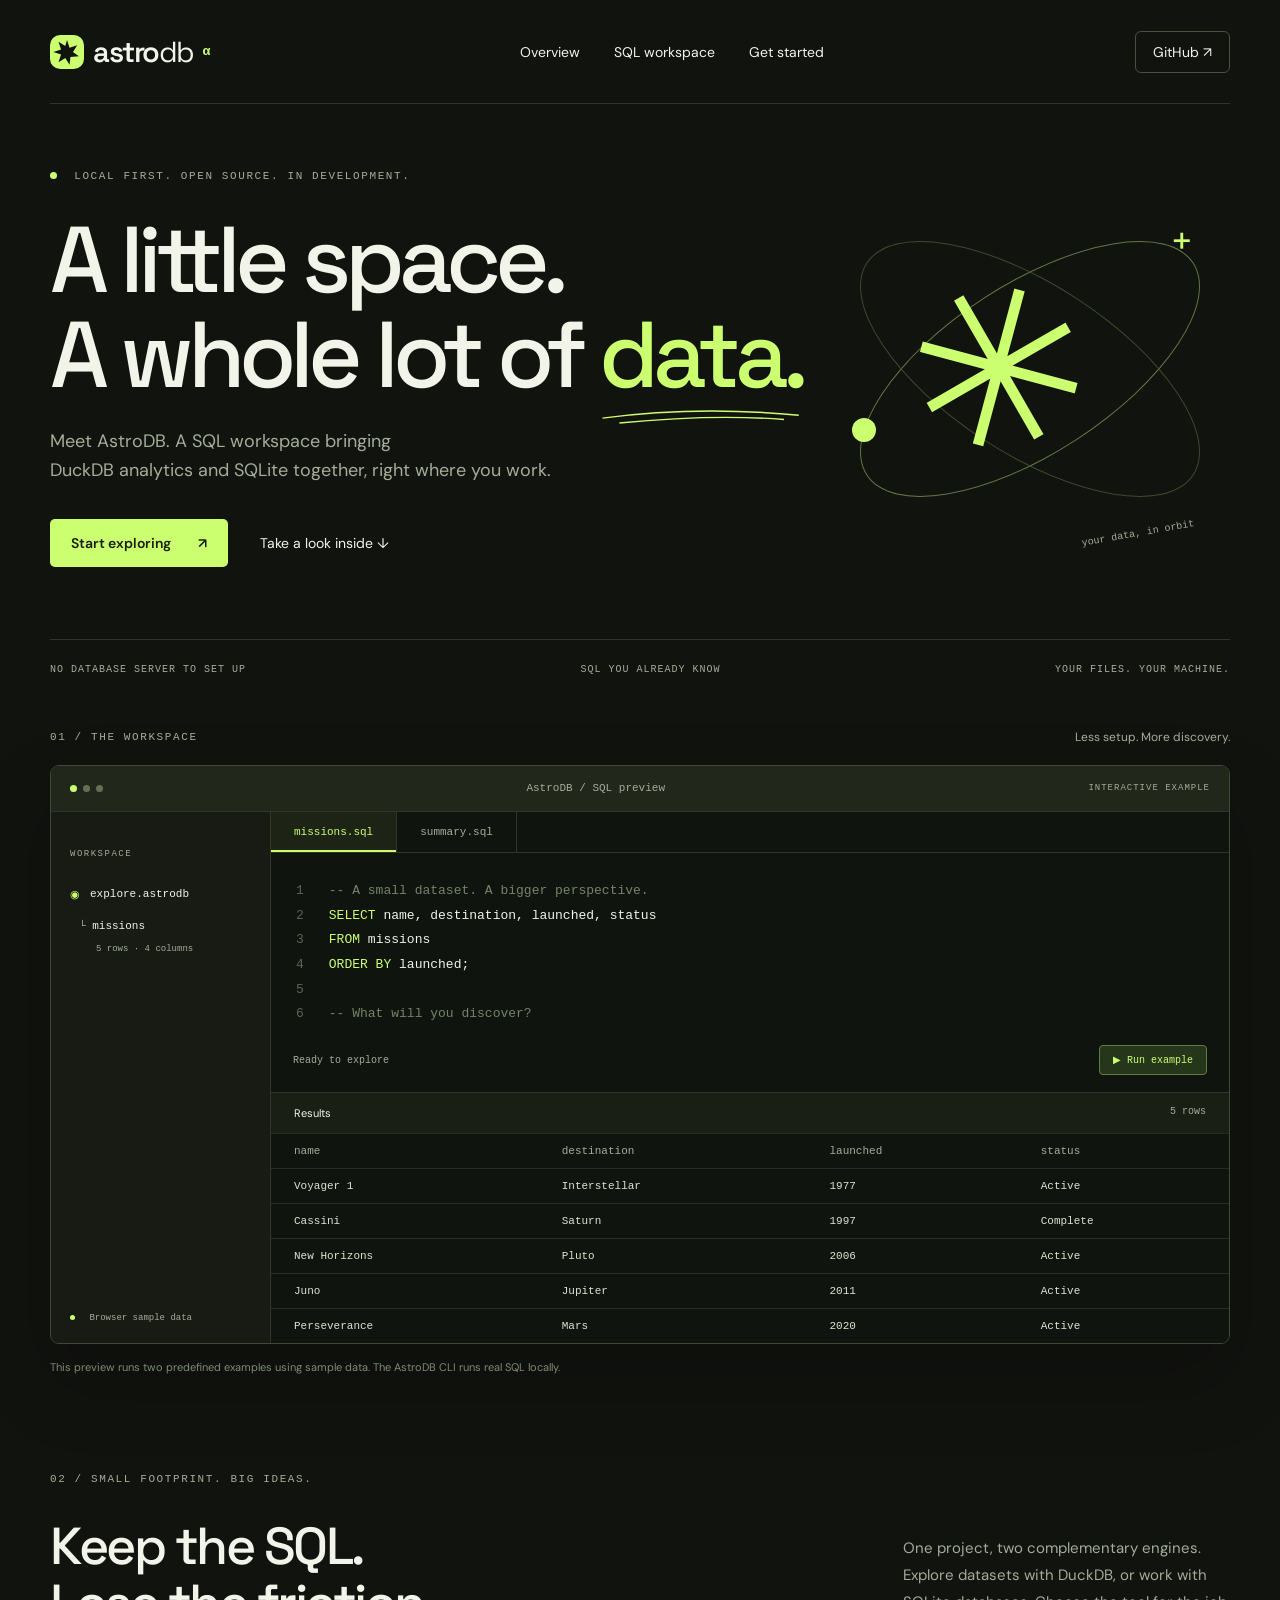
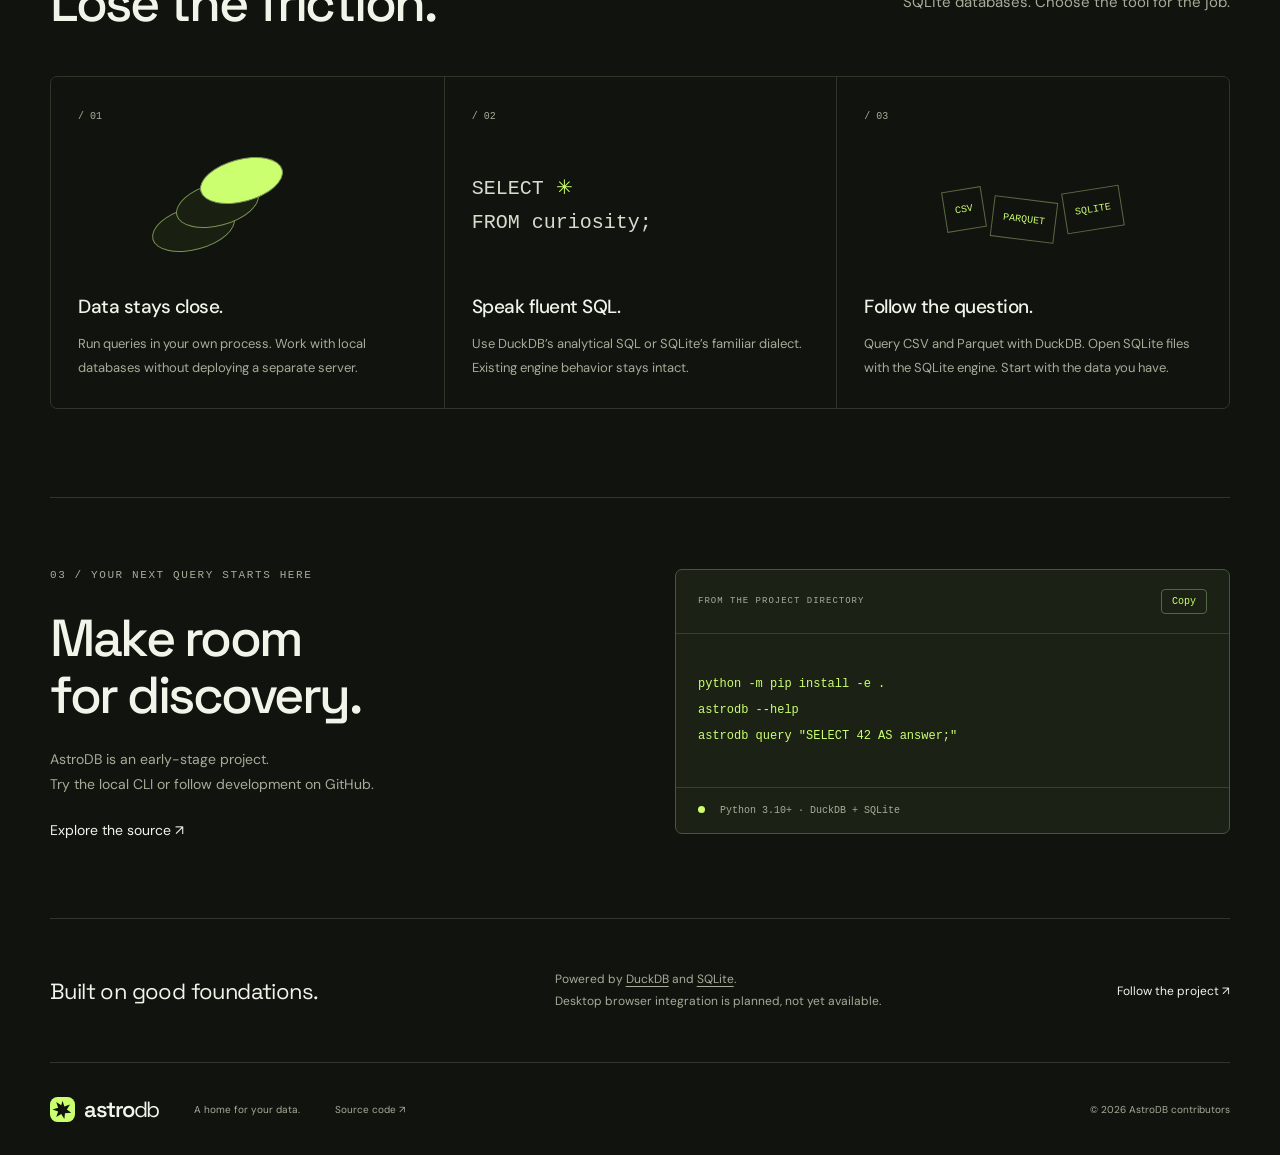
==== website/index.html @ df3378b7 "Add AstroDB SQL workspace and website" ====
<!doctype html>
<html lang="en">
<head><meta charset="utf-8"><meta name="viewport" content="width=device-width, initial-scale=1"><meta name="description" content="AstroDB brings analytical SQL and SQLite into one local workspace."><meta name="theme-color" content="#11130f"><title>AstroDB · A home for your data</title><link rel="icon" href="mark.svg" type="image/svg+xml"><link rel="stylesheet" href="style.css"><script src="app.js" defer></script></head>
<body>
<header class="nav wrap"><a class="brand" href="#" aria-label="AstroDB home"><img src="mark.svg" alt="" width="34" height="34">astro<span>db</span><sup>α</sup></a><nav aria-label="Main navigation"><a href="#overview">Overview</a><a href="#sql">SQL workspace</a><a href="#start">Get started</a></nav><a class="github" href="https://github.com/ThreadCrash/AstroDB">GitHub ↗</a></header>
<main>
<section class="hero wrap"><div class="eyebrow"><span class="status-dot"></span> LOCAL FIRST. OPEN SOURCE. IN DEVELOPMENT.</div><h1>A little space.<br>A whole lot of <span class="data-word">data.<svg viewBox="0 0 290 24" aria-hidden="true"><path d="M5 15 Q140 -3 284 11 M29 22 Q161 9 263 17"/></svg></span></h1><p class="intro">Meet AstroDB. A SQL workspace bringing<br>DuckDB analytics and SQLite together, right where you work.</p><div class="hero-actions"><a class="button primary" href="#start">Start exploring <span>↗</span></a><a class="text-link" href="#sql">Take a look inside ↓</a></div><div class="orbit-art" aria-hidden="true"><div class="orbit one"></div><div class="orbit two"></div><div class="planet">✳</div><span class="moon"></span><span class="spark">+</span><span class="orbit-label">your data, in orbit</span></div><div class="hero-foot"><span>NO DATABASE SERVER TO SET UP</span><span>SQL YOU ALREADY KNOW</span><span>YOUR FILES. YOUR MACHINE.</span></div></section>
<section id="sql" class="workspace-section wrap"><div class="section-top"><span class="eyebrow">01 / THE WORKSPACE</span><span class="quiet">Less setup. More discovery.</span></div><div class="workspace"><div class="window-bar"><div class="dots"><i></i><i></i><i></i></div><span>AstroDB / SQL preview</span><span class="preview-label">INTERACTIVE EXAMPLE</span></div><div class="workspace-body"><aside class="sidebar"><span class="sidebar-title">WORKSPACE</span><div class="db-item">◉ <span>explore.astrodb</span></div><div class="tree">└ <span>missions</span><small>5 rows · 4 columns</small></div><div class="sidebar-bottom"><span class="status-dot"></span> Browser sample data</div></aside><div class="editor-panel"><div class="query-tabs" role="tablist" aria-label="Example queries"><button role="tab" aria-selected="true" data-query="missions">missions.sql</button><button role="tab" aria-selected="false" data-query="summary">summary.sql</button></div><div class="editor"><div class="line-numbers" aria-hidden="true">1<br>2<br>3<br>4<br>5<br>6</div><pre id="query-code"></pre></div><div class="query-actions"><span id="query-status" aria-live="polite">Ready to explore</span><button id="run-query" class="run">▶ Run example</button></div><div class="results"><div class="results-heading"><span>Results</span><small id="result-count">5 rows</small></div><div class="table-scroll"><table id="result-table"></table></div></div></div></div></div><p class="preview-note">This preview runs two predefined examples using sample data. The AstroDB CLI runs real SQL locally.</p></section>
<section id="overview" class="overview wrap"><div class="section-top"><span class="eyebrow">02 / SMALL FOOTPRINT. BIG IDEAS.</span></div><div class="overview-heading"><h2>Keep the SQL.<br>Lose the friction.</h2><p>One project, two complementary engines.<br>Explore datasets with DuckDB, or work with<br>SQLite databases. Choose the tool for the job.</p></div><div class="features"><article><span class="feature-number">/ 01</span><div class="feature-art cylinders"><i></i><i></i><i></i></div><h3>Data stays close.</h3><p>Run queries in your own process. Work with local databases without deploying a separate server.</p></article><article><span class="feature-number">/ 02</span><div class="feature-art sql-art">SELECT <span>✳</span><br>FROM curiosity;</div><h3>Speak fluent SQL.</h3><p>Use DuckDB’s analytical SQL or SQLite’s familiar dialect. Existing engine behavior stays intact.</p></article><article><span class="feature-number">/ 03</span><div class="feature-art file-art"><span>CSV</span><span>PARQUET</span><span>SQLITE</span></div><h3>Follow the question.</h3><p>Query CSV and Parquet with DuckDB. Open SQLite files with the SQLite engine. Start with the data you have.</p></article></div></section>
<section id="start" class="start-section wrap"><div><span class="eyebrow">03 / YOUR NEXT QUERY STARTS HERE</span><h2>Make room<br>for discovery.</h2><p>AstroDB is an early-stage project.<br>Try the local CLI or follow development on GitHub.</p><a class="text-link" href="https://github.com/ThreadCrash/AstroDB">Explore the source ↗</a></div><div class="install"><div class="install-top"><span>FROM THE PROJECT DIRECTORY</span><button id="copy-install" aria-label="Copy installation commands">Copy</button></div><pre id="install-code">python -m pip install -e .
astrodb --help
astrodb query "SELECT 42 AS answer;"</pre><div class="install-foot"><span class="status-dot"></span> Python 3.10+ · DuckDB + SQLite</div></div></section>
<section class="closing wrap"><span>Built on good foundations.</span><p>Powered by <a href="https://duckdb.org/">DuckDB</a> and <a href="https://sqlite.org/">SQLite</a>.<br>Desktop browser integration is planned, not yet available.</p><a href="https://github.com/ThreadCrash/AstroDB">Follow the project ↗</a></section>
</main><footer class="wrap"><a class="brand" href="#"><img src="mark.svg" alt="" width="25" height="25">astro<span>db</span></a><span>A home for your data.</span><a href="https://github.com/ThreadCrash/AstroDB">Source code ↗</a><span>© <span id="year">2026</span> AstroDB contributors</span></footer>
</body></html>
---- website/style.css ----
@import url('https://fonts.googleapis.com/css2?family=DM+Sans:wght@400;500;600;700&family=Space+Grotesk:wght@400;500;600;700&display=swap');
:root{--bg:#11130f;--panel:#191c16;--line:#30352a;--text:#f2f4e9;--muted:#a4ad98;--accent:#ccff70;--mono:Consolas,'Courier New',monospace;scroll-behavior:smooth;color-scheme:dark}
*{box-sizing:border-box}body{margin:0;background:var(--bg);color:var(--text);font-family:'DM Sans',Arial,sans-serif}a{color:inherit;text-decoration:none}button{font:inherit;cursor:pointer}a:focus-visible,button:focus-visible{outline:2px solid var(--accent);outline-offset:5px}button:hover,a:hover{color:var(--accent)}.wrap{width:min(1180px,calc(100% - 80px));margin:auto}.nav{height:104px;display:flex;align-items:center;justify-content:space-between;border-bottom:1px solid var(--line)}.brand{display:flex;gap:9px;align-items:center;font:600 29px 'Space Grotesk',sans-serif;letter-spacing:-1.5px}.brand span{font-weight:400;margin-left:-9px}.brand sup{font-size:13px;color:var(--accent);align-self:flex-start;margin-top:9px}.nav nav{display:flex;gap:34px;font-size:14px}.github{font-size:14px;border:1px solid #4a5140;padding:11px 17px;border-radius:6px}.hero{position:relative;padding:66px 0 0}.eyebrow{font:11px var(--mono);letter-spacing:1.6px;color:var(--muted)}.status-dot{display:inline-block;width:7px;height:7px;background:var(--accent);border-radius:50%;margin-right:9px}.hero h1{font:500 clamp(66px,7.3vw,102px)/1.02 'Space Grotesk',sans-serif;letter-spacing:-6px;margin:30px 0 24px}.data-word{color:var(--accent);position:relative}.data-word svg{position:absolute;width:100%;height:22px;bottom:-13px;left:0;stroke:var(--accent);stroke-width:2;fill:none}.intro{font-size:18px;line-height:1.65;color:var(--muted)}.hero-actions{display:flex;align-items:center;gap:32px;margin-top:33px}.button{padding:15px 21px;border-radius:5px;font-size:14px;font-weight:600}.primary{background:var(--accent);color:#17200c}.primary:hover{background:#e2ffaf;color:#17200c}.primary span{margin-left:24px}.text-link{font-size:14px}.hero-foot{display:flex;justify-content:space-between;font:10px var(--mono);letter-spacing:1px;color:var(--muted);border-top:1px solid var(--line);margin-top:72px;padding:24px 0}.orbit-art{position:absolute;right:0;top:95px;width:400px;height:340px}.orbit{position:absolute;width:390px;height:170px;top:85px;left:5px;border:1px solid #657944;border-radius:50%;transform:rotate(-33deg)}.orbit.two{transform:rotate(33deg);border-color:#3d4b2e}.planet{position:absolute;top:41px;left:75px;color:var(--accent);font-size:220px;line-height:1.2;transform:rotate(15deg)}.moon{position:absolute;left:22px;top:219px;width:24px;height:24px;border-radius:50%;background:var(--accent)}.spark{position:absolute;right:36px;top:18px;font:38px 'Space Grotesk';color:var(--accent)}.orbit-label{position:absolute;bottom:0;right:35px;font:10px var(--mono);color:var(--muted);transform:rotate(-10deg)}section{scroll-margin-top:30px}.workspace-section{padding-top:30px}.section-top{display:flex;justify-content:space-between;align-items:center;margin-bottom:20px}.quiet{color:var(--muted);font-size:12px}.workspace{border:1px solid #414936;border-radius:9px;overflow:hidden;box-shadow:0 35px 80px #0003}.window-bar{height:46px;display:flex;align-items:center;justify-content:space-between;padding:0 19px;background:#22271c;border-bottom:1px solid var(--line);font:11px var(--mono);color:var(--muted)}.dots{display:flex;gap:6px}.dots i{width:7px;height:7px;border-radius:50%;background:#647052}.dots i:first-child{background:var(--accent)}.preview-label{font-size:9px;letter-spacing:1px}.workspace-body{display:grid;grid-template-columns:220px 1fr}.sidebar{position:relative;background:#171b13;border-right:1px solid var(--line);padding:28px 19px}.sidebar-title{font:9px var(--mono);letter-spacing:1.5px;color:var(--muted)}.db-item{display:flex;gap:10px;color:var(--accent);font:11px var(--mono);margin-top:27px}.db-item span{color:var(--text)}.tree{padding:19px 0 0 9px;font:11px var(--mono);color:var(--muted)}.tree span{color:var(--text)}.tree small{display:block;margin:12px 0 0 17px;font-size:9px}.sidebar-bottom{position:absolute;bottom:20px;font:9px var(--mono);color:var(--muted)}.sidebar-bottom .status-dot{width:5px;height:5px}.editor-panel{background:#10140e}.query-tabs{display:flex;border-bottom:1px solid var(--line)}.query-tabs button{background:transparent;border:0;border-right:1px solid var(--line);color:var(--muted);padding:14px 23px;font:11px var(--mono)}.query-tabs button[aria-selected=true]{color:var(--accent);background:#1d2416;box-shadow:inset 0 -2px var(--accent)}.editor{display:flex;padding:26px 25px 18px;min-height:182px;font:13px/1.9 var(--mono)}.line-numbers{color:#5b6650;margin-right:25px;text-align:right}.editor pre{font:inherit;margin:0;white-space:pre-wrap}.sql-keyword{color:var(--accent)}.sql-comment{color:#758369}.query-actions{display:flex;justify-content:space-between;align-items:center;padding:0 22px 17px;font:10px var(--mono);color:var(--muted)}.run{border:1px solid #647b46;border-radius:4px;background:#25361a;color:var(--accent);padding:8px 13px;font:10px var(--mono)}.results{border-top:1px solid var(--line)}.results-heading{display:flex;justify-content:space-between;padding:13px 23px;font-size:11px;background:#191f14}.results-heading small{color:var(--muted);font:10px var(--mono)}table{border-collapse:collapse;width:100%;font:11px var(--mono);text-align:left}th,td{padding:11px 23px;border-top:1px solid #252d20}th{color:var(--muted);font-weight:400}td{color:#dce4d1}tbody tr:hover{background:#202919}.preview-note{font-size:11px;color:#7f8c72;margin-top:16px}.overview{padding:88px 0}.overview-heading{display:flex;justify-content:space-between;align-items:center;margin:33px 0 44px}h2{font:500 52px/1.1 'Space Grotesk',sans-serif;letter-spacing:-2.5px;margin:0}.overview-heading p{font-size:15px;line-height:1.8;color:var(--muted)}.features{display:grid;grid-template-columns:repeat(3,1fr);border:1px solid var(--line);border-radius:7px}.features article{padding:26px 27px 29px}.features article+article{border-left:1px solid var(--line)}.feature-number{color:var(--muted);font:10px var(--mono)}.feature-art{height:150px;position:relative;display:flex;align-items:center;justify-content:center;margin-top:10px}.cylinders i{position:absolute;border:1px solid #7b9355;width:85px;height:43px;border-radius:50%;background:#192011;transform:rotate(-15deg)}.cylinders i:nth-child(1){top:73px;left:73px}.cylinders i:nth-child(2){top:49px;left:97px}.cylinders i:nth-child(3){top:25px;left:121px;background:var(--accent)}.sql-art{display:block;padding-top:38px;font:20px/1.7 var(--mono);color:#d6ddcd}.sql-art span{color:var(--accent)}.file-art{gap:8px;flex-wrap:wrap}.file-art span{border:1px solid #5a6a43;color:var(--accent);padding:14px 10px;font:10px var(--mono);transform:rotate(-9deg)}.file-art span:nth-child(2){transform:rotate(7deg);margin-top:20px}h3{font-size:19px;font-weight:500;margin:10px 0 13px;letter-spacing:-.5px}.features p{font-size:13px;line-height:1.8;color:var(--muted);margin:0}.start-section{display:grid;grid-template-columns:1fr 1fr;gap:70px;padding:64px 0 78px;border-top:1px solid var(--line)}.start-section h2{margin-top:27px}.start-section p{font-size:14px;color:var(--muted);line-height:1.8;margin:22px 0}.install{align-self:center;border:1px solid #465639;border-radius:7px;background:#1b2215}.install-top{padding:19px 22px;border-bottom:1px solid #35432a;display:flex;align-items:center;justify-content:space-between;font:9px var(--mono);letter-spacing:1px;color:var(--muted)}.install-top button{font:10px var(--mono);color:var(--accent);background:transparent;border:1px solid #536741;border-radius:4px;padding:6px 10px}.install pre{font:12px/2.2 var(--mono);color:var(--accent);padding:25px 22px;overflow:auto}.install-foot{border-top:1px solid #35432a;padding:17px 22px;font:10px var(--mono);color:var(--muted)}.closing{padding:38px 0;border-top:1px solid var(--line);display:flex;justify-content:space-between;align-items:center}.closing>span{font:22px 'Space Grotesk';letter-spacing:-.6px}.closing p{font-size:12px;line-height:1.8;color:var(--muted)}.closing p a{text-decoration:underline;text-underline-offset:3px}.closing>a{font-size:12px}footer{padding:32px 0;border-top:1px solid var(--line);display:flex;align-items:center;gap:35px;color:var(--muted);font-size:10px}footer .brand{color:var(--text);font-size:22px}footer>span:last-child{margin-left:auto}.table-scroll{overflow:auto}
@media(max-width:1050px){.orbit-art{transform:scale(.7);transform-origin:right center;right:-10px}.hero h1{font-size:76px}.workspace-body{grid-template-columns:180px 1fr}.features article{padding:22px}.cylinders{transform:translateX(-35px)}}@media(max-width:760px){.wrap{width:calc(100% - 36px)}.nav{height:79px}.nav nav{display:none}.brand{font-size:25px}.github{padding:9px 12px}.hero{padding-top:41px}.hero .eyebrow{font-size:9px;letter-spacing:1px}.hero h1{font-size:60px;letter-spacing:-4px;margin-top:28px}.intro{font-size:16px}.intro br{display:none}.orbit-art{position:relative;top:auto;right:auto;margin:15px auto -10px;height:220px;transform:scale(.68);transform-origin:center top;width:340px}.orbit{width:330px}.planet{left:50px}.hero-actions{gap:24px}.hero-foot{margin-top:0;gap:12px;font-size:8px;line-height:1.5}.workspace-section{padding-top:19px}.quiet{display:none}.eyebrow{font-size:9px}.workspace-body{grid-template-columns:1fr}.sidebar{display:none}.window-bar{padding:0 12px}.preview-label{display:none}.editor{padding:22px 13px;font-size:11px}.line-numbers{margin-right:14px}th,td{padding:10px 13px;white-space:nowrap}.overview{padding:56px 0}.overview-heading{display:block;margin-top:23px}h2{font-size:42px}.overview-heading p{font-size:14px;margin-top:23px}.features{grid-template-columns:1fr}.features article+article{border-left:0;border-top:1px solid var(--line)}.features article{padding:25px}.feature-art{height:120px;max-width:270px;margin:auto}.cylinders{transform:none}.sql-art{padding-top:30px}.features p{max-width:400px}.start-section{grid-template-columns:1fr;gap:32px;padding:43px 0}.install pre{font-size:11px}.closing{display:block}.closing p{margin:22px 0}.closing>a{display:block}footer{flex-wrap:wrap;gap:21px}footer>span:last-child{margin-left:0;width:100%}}@media(max-width:380px){.hero h1{font-size:51px}.orbit-art{width:300px}.orbit{width:290px}}@media(prefers-reduced-motion:reduce){:root{scroll-behavior:auto}}
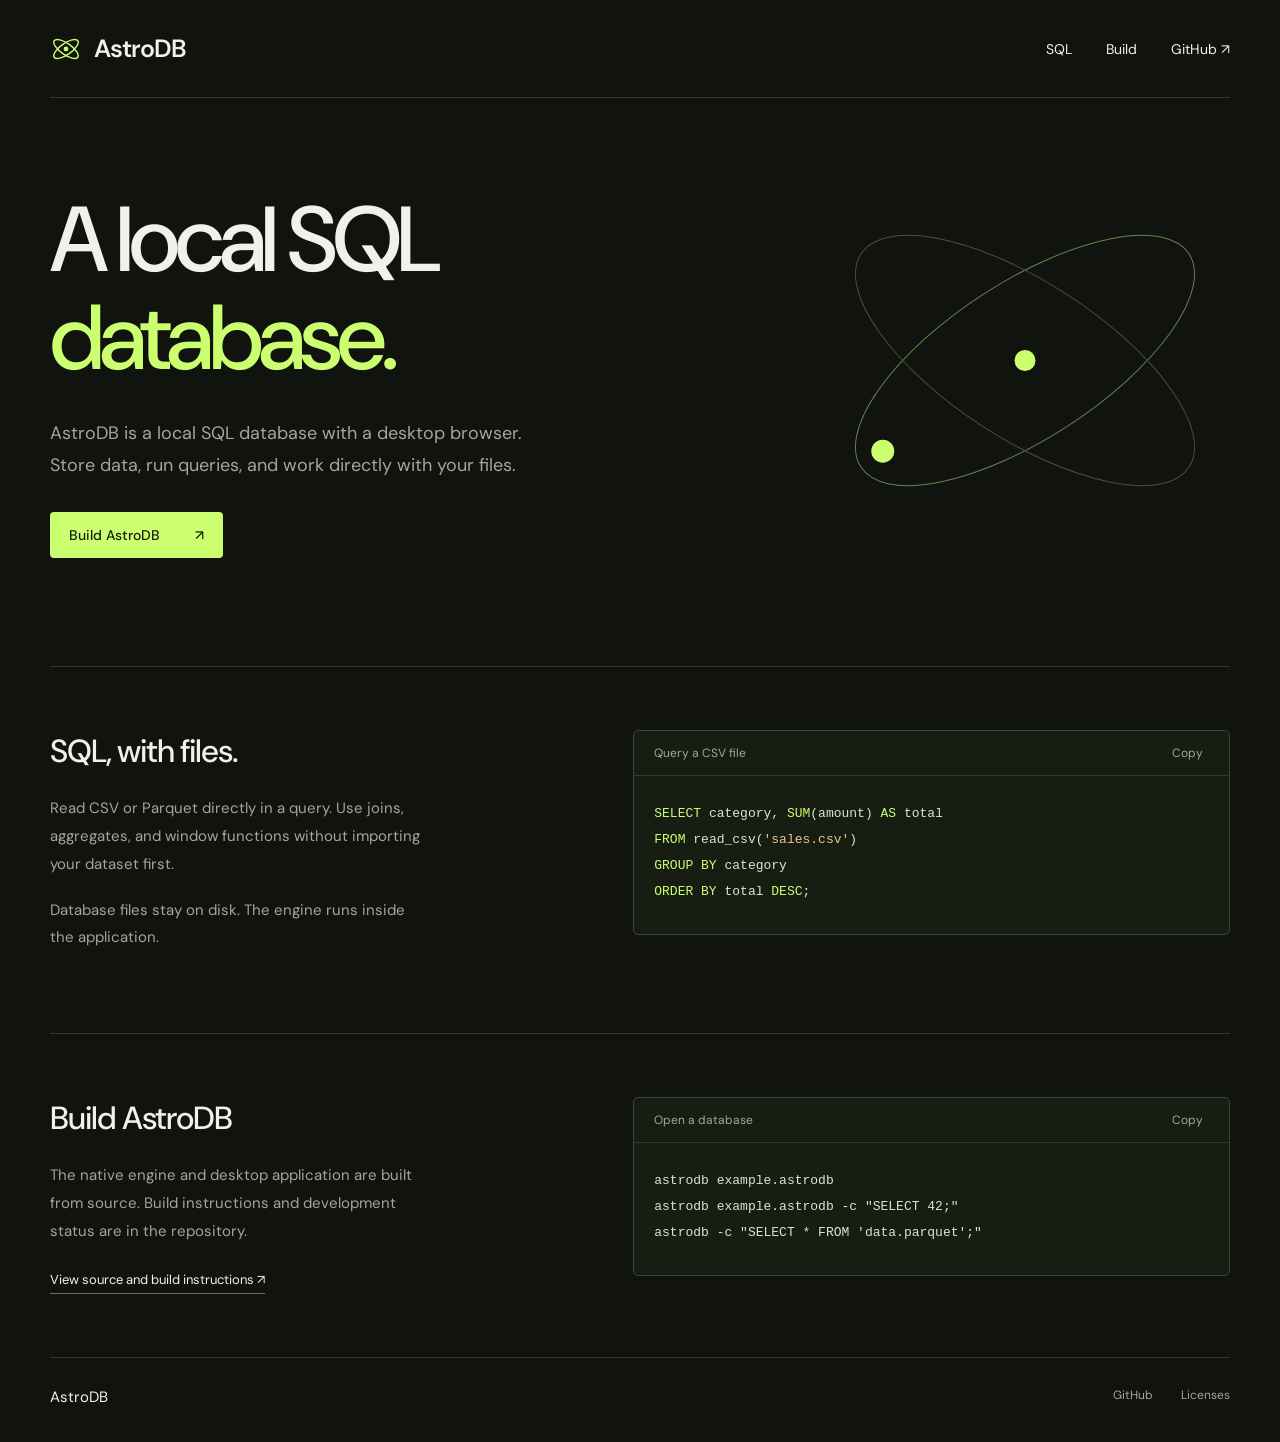
==== commit 9fdf5af7: "Build native AstroDB distribution and simplify website" ====
--- a/website/index.html
+++ b/website/index.html
@@ -1,15 +1,43 @@
 <!doctype html>
 <html lang="en">
-<head><meta charset="utf-8"><meta name="viewport" content="width=device-width, initial-scale=1"><meta name="description" content="AstroDB brings analytical SQL and SQLite into one local workspace."><meta name="theme-color" content="#11130f"><title>AstroDB · A home for your data</title><link rel="icon" href="mark.svg" type="image/svg+xml"><link rel="stylesheet" href="style.css"><script src="app.js" defer></script></head>
+<head>
+  <meta charset="utf-8">
+  <meta name="viewport" content="width=device-width, initial-scale=1">
+  <meta name="description" content="AstroDB is a local SQL database and desktop database browser.">
+  <meta name="theme-color" content="#11130f">
+  <title>AstroDB</title>
+  <link rel="icon" href="mark.svg" type="image/svg+xml">
+  <link rel="stylesheet" href="style.css">
+  <script src="app.js" defer></script>
+</head>
 <body>
-<header class="nav wrap"><a class="brand" href="#" aria-label="AstroDB home"><img src="mark.svg" alt="" width="34" height="34">astro<span>db</span><sup>α</sup></a><nav aria-label="Main navigation"><a href="#overview">Overview</a><a href="#sql">SQL workspace</a><a href="#start">Get started</a></nav><a class="github" href="https://github.com/ThreadCrash/AstroDB">GitHub ↗</a></header>
-<main>
-<section class="hero wrap"><div class="eyebrow"><span class="status-dot"></span> LOCAL FIRST. OPEN SOURCE. IN DEVELOPMENT.</div><h1>A little space.<br>A whole lot of <span class="data-word">data.<svg viewBox="0 0 290 24" aria-hidden="true"><path d="M5 15 Q140 -3 284 11 M29 22 Q161 9 263 17"/></svg></span></h1><p class="intro">Meet AstroDB. A SQL workspace bringing<br>DuckDB analytics and SQLite together, right where you work.</p><div class="hero-actions"><a class="button primary" href="#start">Start exploring <span>↗</span></a><a class="text-link" href="#sql">Take a look inside ↓</a></div><div class="orbit-art" aria-hidden="true"><div class="orbit one"></div><div class="orbit two"></div><div class="planet">✳</div><span class="moon"></span><span class="spark">+</span><span class="orbit-label">your data, in orbit</span></div><div class="hero-foot"><span>NO DATABASE SERVER TO SET UP</span><span>SQL YOU ALREADY KNOW</span><span>YOUR FILES. YOUR MACHINE.</span></div></section>
-<section id="sql" class="workspace-section wrap"><div class="section-top"><span class="eyebrow">01 / THE WORKSPACE</span><span class="quiet">Less setup. More discovery.</span></div><div class="workspace"><div class="window-bar"><div class="dots"><i></i><i></i><i></i></div><span>AstroDB / SQL preview</span><span class="preview-label">INTERACTIVE EXAMPLE</span></div><div class="workspace-body"><aside class="sidebar"><span class="sidebar-title">WORKSPACE</span><div class="db-item">◉ <span>explore.astrodb</span></div><div class="tree">└ <span>missions</span><small>5 rows · 4 columns</small></div><div class="sidebar-bottom"><span class="status-dot"></span> Browser sample data</div></aside><div class="editor-panel"><div class="query-tabs" role="tablist" aria-label="Example queries"><button role="tab" aria-selected="true" data-query="missions">missions.sql</button><button role="tab" aria-selected="false" data-query="summary">summary.sql</button></div><div class="editor"><div class="line-numbers" aria-hidden="true">1<br>2<br>3<br>4<br>5<br>6</div><pre id="query-code"></pre></div><div class="query-actions"><span id="query-status" aria-live="polite">Ready to explore</span><button id="run-query" class="run">▶ Run example</button></div><div class="results"><div class="results-heading"><span>Results</span><small id="result-count">5 rows</small></div><div class="table-scroll"><table id="result-table"></table></div></div></div></div></div><p class="preview-note">This preview runs two predefined examples using sample data. The AstroDB CLI runs real SQL locally.</p></section>
-<section id="overview" class="overview wrap"><div class="section-top"><span class="eyebrow">02 / SMALL FOOTPRINT. BIG IDEAS.</span></div><div class="overview-heading"><h2>Keep the SQL.<br>Lose the friction.</h2><p>One project, two complementary engines.<br>Explore datasets with DuckDB, or work with<br>SQLite databases. Choose the tool for the job.</p></div><div class="features"><article><span class="feature-number">/ 01</span><div class="feature-art cylinders"><i></i><i></i><i></i></div><h3>Data stays close.</h3><p>Run queries in your own process. Work with local databases without deploying a separate server.</p></article><article><span class="feature-number">/ 02</span><div class="feature-art sql-art">SELECT <span>✳</span><br>FROM curiosity;</div><h3>Speak fluent SQL.</h3><p>Use DuckDB’s analytical SQL or SQLite’s familiar dialect. Existing engine behavior stays intact.</p></article><article><span class="feature-number">/ 03</span><div class="feature-art file-art"><span>CSV</span><span>PARQUET</span><span>SQLITE</span></div><h3>Follow the question.</h3><p>Query CSV and Parquet with DuckDB. Open SQLite files with the SQLite engine. Start with the data you have.</p></article></div></section>
-<section id="start" class="start-section wrap"><div><span class="eyebrow">03 / YOUR NEXT QUERY STARTS HERE</span><h2>Make room<br>for discovery.</h2><p>AstroDB is an early-stage project.<br>Try the local CLI or follow development on GitHub.</p><a class="text-link" href="https://github.com/ThreadCrash/AstroDB">Explore the source ↗</a></div><div class="install"><div class="install-top"><span>FROM THE PROJECT DIRECTORY</span><button id="copy-install" aria-label="Copy installation commands">Copy</button></div><pre id="install-code">python -m pip install -e .
-astrodb --help
-astrodb query "SELECT 42 AS answer;"</pre><div class="install-foot"><span class="status-dot"></span> Python 3.10+ · DuckDB + SQLite</div></div></section>
-<section class="closing wrap"><span>Built on good foundations.</span><p>Powered by <a href="https://duckdb.org/">DuckDB</a> and <a href="https://sqlite.org/">SQLite</a>.<br>Desktop browser integration is planned, not yet available.</p><a href="https://github.com/ThreadCrash/AstroDB">Follow the project ↗</a></section>
-</main><footer class="wrap"><a class="brand" href="#"><img src="mark.svg" alt="" width="25" height="25">astro<span>db</span></a><span>A home for your data.</span><a href="https://github.com/ThreadCrash/AstroDB">Source code ↗</a><span>© <span id="year">2026</span> AstroDB contributors</span></footer>
-</body></html>
+  <header class="nav wrap">
+    <a class="brand" href="#" aria-label="AstroDB home"><img src="mark.svg" width="32" height="32" alt="">AstroDB</a>
+    <nav aria-label="Main navigation"><a href="#sql">SQL</a><a href="#build">Build</a><a href="https://github.com/ThreadCrash/AstroDB">GitHub ↗</a></nav>
+  </header>
+  <main>
+    <section class="hero wrap">
+      <h1>A local SQL<br><span>database.</span></h1>
+      <p>AstroDB is a local SQL database with a desktop browser.<br>Store data, run queries, and work directly with your files.</p>
+      <a class="button" href="#build">Build AstroDB <span>↗</span></a>
+      <div class="orbit-art" aria-hidden="true">
+        <svg viewBox="0 0 440 370"><ellipse cx="220" cy="185" rx="205" ry="82" transform="rotate(-33 220 185)"/><ellipse cx="220" cy="185" rx="205" ry="82" transform="rotate(33 220 185)"/><circle class="orbit-center" cx="220" cy="185" r="11"/><circle class="satellite" cx="71" cy="280" r="12"/></svg>
+      </div>
+    </section>
+    <section id="sql" class="sql-section wrap">
+      <div class="section-copy"><h2>SQL, with files.</h2><p>Read CSV or Parquet directly in a query. Use joins, aggregates, and window functions without importing your dataset first.</p><p>Database files stay on disk. The engine runs inside the application.</p></div>
+      <div class="code-block"><div class="code-title"><span>Query a CSV file</span><button data-copy="query">Copy</button></div><pre id="query"><span class="keyword">SELECT</span> category, <span class="keyword">SUM</span>(amount) <span class="keyword">AS</span> total
+<span class="keyword">FROM</span> read_csv(<span class="string">'sales.csv'</span>)
+<span class="keyword">GROUP BY</span> category
+<span class="keyword">ORDER BY</span> total <span class="keyword">DESC</span>;</pre></div>
+    </section>
+    <section id="build" class="build-section wrap">
+      <div class="section-copy"><h2>Build AstroDB</h2><p>The native engine and desktop application are built from source. Build instructions and development status are in the repository.</p><a class="source-link" href="https://github.com/ThreadCrash/AstroDB">View source and build instructions ↗</a></div>
+      <div class="code-block"><div class="code-title"><span>Open a database</span><button data-copy="command">Copy</button></div><pre id="command">astrodb example.astrodb
+astrodb example.astrodb -c "SELECT 42;"
+astrodb -c "SELECT * FROM 'data.parquet';"</pre></div>
+    </section>
+  </main>
+  <footer class="wrap"><span>AstroDB</span><a href="https://github.com/ThreadCrash/AstroDB">GitHub</a><a href="https://github.com/ThreadCrash/AstroDB/blob/main/THIRD_PARTY_NOTICES.md">Licenses</a></footer>
+</body>
+</html>
--- a/website/style.css
+++ b/website/style.css
@@ -1,4 +1,49 @@
-@import url('https://fonts.googleapis.com/css2?family=DM+Sans:wght@400;500;600;700&family=Space+Grotesk:wght@400;500;600;700&display=swap');
-:root{--bg:#11130f;--panel:#191c16;--line:#30352a;--text:#f2f4e9;--muted:#a4ad98;--accent:#ccff70;--mono:Consolas,'Courier New',monospace;scroll-behavior:smooth;color-scheme:dark}
-*{box-sizing:border-box}body{margin:0;background:var(--bg);color:var(--text);font-family:'DM Sans',Arial,sans-serif}a{color:inherit;text-decoration:none}button{font:inherit;cursor:pointer}a:focus-visible,button:focus-visible{outline:2px solid var(--accent);outline-offset:5px}button:hover,a:hover{color:var(--accent)}.wrap{width:min(1180px,calc(100% - 80px));margin:auto}.nav{height:104px;display:flex;align-items:center;justify-content:space-between;border-bottom:1px solid var(--line)}.brand{display:flex;gap:9px;align-items:center;font:600 29px 'Space Grotesk',sans-serif;letter-spacing:-1.5px}.brand span{font-weight:400;margin-left:-9px}.brand sup{font-size:13px;color:var(--accent);align-self:flex-start;margin-top:9px}.nav nav{display:flex;gap:34px;font-size:14px}.github{font-size:14px;border:1px solid #4a5140;padding:11px 17px;border-radius:6px}.hero{position:relative;padding:66px 0 0}.eyebrow{font:11px var(--mono);letter-spacing:1.6px;color:var(--muted)}.status-dot{display:inline-block;width:7px;height:7px;background:var(--accent);border-radius:50%;margin-right:9px}.hero h1{font:500 clamp(66px,7.3vw,102px)/1.02 'Space Grotesk',sans-serif;letter-spacing:-6px;margin:30px 0 24px}.data-word{color:var(--accent);position:relative}.data-word svg{position:absolute;width:100%;height:22px;bottom:-13px;left:0;stroke:var(--accent);stroke-width:2;fill:none}.intro{font-size:18px;line-height:1.65;color:var(--muted)}.hero-actions{display:flex;align-items:center;gap:32px;margin-top:33px}.button{padding:15px 21px;border-radius:5px;font-size:14px;font-weight:600}.primary{background:var(--accent);color:#17200c}.primary:hover{background:#e2ffaf;color:#17200c}.primary span{margin-left:24px}.text-link{font-size:14px}.hero-foot{display:flex;justify-content:space-between;font:10px var(--mono);letter-spacing:1px;color:var(--muted);border-top:1px solid var(--line);margin-top:72px;padding:24px 0}.orbit-art{position:absolute;right:0;top:95px;width:400px;height:340px}.orbit{position:absolute;width:390px;height:170px;top:85px;left:5px;border:1px solid #657944;border-radius:50%;transform:rotate(-33deg)}.orbit.two{transform:rotate(33deg);border-color:#3d4b2e}.planet{position:absolute;top:41px;left:75px;color:var(--accent);font-size:220px;line-height:1.2;transform:rotate(15deg)}.moon{position:absolute;left:22px;top:219px;width:24px;height:24px;border-radius:50%;background:var(--accent)}.spark{position:absolute;right:36px;top:18px;font:38px 'Space Grotesk';color:var(--accent)}.orbit-label{position:absolute;bottom:0;right:35px;font:10px var(--mono);color:var(--muted);transform:rotate(-10deg)}section{scroll-margin-top:30px}.workspace-section{padding-top:30px}.section-top{display:flex;justify-content:space-between;align-items:center;margin-bottom:20px}.quiet{color:var(--muted);font-size:12px}.workspace{border:1px solid #414936;border-radius:9px;overflow:hidden;box-shadow:0 35px 80px #0003}.window-bar{height:46px;display:flex;align-items:center;justify-content:space-between;padding:0 19px;background:#22271c;border-bottom:1px solid var(--line);font:11px var(--mono);color:var(--muted)}.dots{display:flex;gap:6px}.dots i{width:7px;height:7px;border-radius:50%;background:#647052}.dots i:first-child{background:var(--accent)}.preview-label{font-size:9px;letter-spacing:1px}.workspace-body{display:grid;grid-template-columns:220px 1fr}.sidebar{position:relative;background:#171b13;border-right:1px solid var(--line);padding:28px 19px}.sidebar-title{font:9px var(--mono);letter-spacing:1.5px;color:var(--muted)}.db-item{display:flex;gap:10px;color:var(--accent);font:11px var(--mono);margin-top:27px}.db-item span{color:var(--text)}.tree{padding:19px 0 0 9px;font:11px var(--mono);color:var(--muted)}.tree span{color:var(--text)}.tree small{display:block;margin:12px 0 0 17px;font-size:9px}.sidebar-bottom{position:absolute;bottom:20px;font:9px var(--mono);color:var(--muted)}.sidebar-bottom .status-dot{width:5px;height:5px}.editor-panel{background:#10140e}.query-tabs{display:flex;border-bottom:1px solid var(--line)}.query-tabs button{background:transparent;border:0;border-right:1px solid var(--line);color:var(--muted);padding:14px 23px;font:11px var(--mono)}.query-tabs button[aria-selected=true]{color:var(--accent);background:#1d2416;box-shadow:inset 0 -2px var(--accent)}.editor{display:flex;padding:26px 25px 18px;min-height:182px;font:13px/1.9 var(--mono)}.line-numbers{color:#5b6650;margin-right:25px;text-align:right}.editor pre{font:inherit;margin:0;white-space:pre-wrap}.sql-keyword{color:var(--accent)}.sql-comment{color:#758369}.query-actions{display:flex;justify-content:space-between;align-items:center;padding:0 22px 17px;font:10px var(--mono);color:var(--muted)}.run{border:1px solid #647b46;border-radius:4px;background:#25361a;color:var(--accent);padding:8px 13px;font:10px var(--mono)}.results{border-top:1px solid var(--line)}.results-heading{display:flex;justify-content:space-between;padding:13px 23px;font-size:11px;background:#191f14}.results-heading small{color:var(--muted);font:10px var(--mono)}table{border-collapse:collapse;width:100%;font:11px var(--mono);text-align:left}th,td{padding:11px 23px;border-top:1px solid #252d20}th{color:var(--muted);font-weight:400}td{color:#dce4d1}tbody tr:hover{background:#202919}.preview-note{font-size:11px;color:#7f8c72;margin-top:16px}.overview{padding:88px 0}.overview-heading{display:flex;justify-content:space-between;align-items:center;margin:33px 0 44px}h2{font:500 52px/1.1 'Space Grotesk',sans-serif;letter-spacing:-2.5px;margin:0}.overview-heading p{font-size:15px;line-height:1.8;color:var(--muted)}.features{display:grid;grid-template-columns:repeat(3,1fr);border:1px solid var(--line);border-radius:7px}.features article{padding:26px 27px 29px}.features article+article{border-left:1px solid var(--line)}.feature-number{color:var(--muted);font:10px var(--mono)}.feature-art{height:150px;position:relative;display:flex;align-items:center;justify-content:center;margin-top:10px}.cylinders i{position:absolute;border:1px solid #7b9355;width:85px;height:43px;border-radius:50%;background:#192011;transform:rotate(-15deg)}.cylinders i:nth-child(1){top:73px;left:73px}.cylinders i:nth-child(2){top:49px;left:97px}.cylinders i:nth-child(3){top:25px;left:121px;background:var(--accent)}.sql-art{display:block;padding-top:38px;font:20px/1.7 var(--mono);color:#d6ddcd}.sql-art span{color:var(--accent)}.file-art{gap:8px;flex-wrap:wrap}.file-art span{border:1px solid #5a6a43;color:var(--accent);padding:14px 10px;font:10px var(--mono);transform:rotate(-9deg)}.file-art span:nth-child(2){transform:rotate(7deg);margin-top:20px}h3{font-size:19px;font-weight:500;margin:10px 0 13px;letter-spacing:-.5px}.features p{font-size:13px;line-height:1.8;color:var(--muted);margin:0}.start-section{display:grid;grid-template-columns:1fr 1fr;gap:70px;padding:64px 0 78px;border-top:1px solid var(--line)}.start-section h2{margin-top:27px}.start-section p{font-size:14px;color:var(--muted);line-height:1.8;margin:22px 0}.install{align-self:center;border:1px solid #465639;border-radius:7px;background:#1b2215}.install-top{padding:19px 22px;border-bottom:1px solid #35432a;display:flex;align-items:center;justify-content:space-between;font:9px var(--mono);letter-spacing:1px;color:var(--muted)}.install-top button{font:10px var(--mono);color:var(--accent);background:transparent;border:1px solid #536741;border-radius:4px;padding:6px 10px}.install pre{font:12px/2.2 var(--mono);color:var(--accent);padding:25px 22px;overflow:auto}.install-foot{border-top:1px solid #35432a;padding:17px 22px;font:10px var(--mono);color:var(--muted)}.closing{padding:38px 0;border-top:1px solid var(--line);display:flex;justify-content:space-between;align-items:center}.closing>span{font:22px 'Space Grotesk';letter-spacing:-.6px}.closing p{font-size:12px;line-height:1.8;color:var(--muted)}.closing p a{text-decoration:underline;text-underline-offset:3px}.closing>a{font-size:12px}footer{padding:32px 0;border-top:1px solid var(--line);display:flex;align-items:center;gap:35px;color:var(--muted);font-size:10px}footer .brand{color:var(--text);font-size:22px}footer>span:last-child{margin-left:auto}.table-scroll{overflow:auto}
-@media(max-width:1050px){.orbit-art{transform:scale(.7);transform-origin:right center;right:-10px}.hero h1{font-size:76px}.workspace-body{grid-template-columns:180px 1fr}.features article{padding:22px}.cylinders{transform:translateX(-35px)}}@media(max-width:760px){.wrap{width:calc(100% - 36px)}.nav{height:79px}.nav nav{display:none}.brand{font-size:25px}.github{padding:9px 12px}.hero{padding-top:41px}.hero .eyebrow{font-size:9px;letter-spacing:1px}.hero h1{font-size:60px;letter-spacing:-4px;margin-top:28px}.intro{font-size:16px}.intro br{display:none}.orbit-art{position:relative;top:auto;right:auto;margin:15px auto -10px;height:220px;transform:scale(.68);transform-origin:center top;width:340px}.orbit{width:330px}.planet{left:50px}.hero-actions{gap:24px}.hero-foot{margin-top:0;gap:12px;font-size:8px;line-height:1.5}.workspace-section{padding-top:19px}.quiet{display:none}.eyebrow{font-size:9px}.workspace-body{grid-template-columns:1fr}.sidebar{display:none}.window-bar{padding:0 12px}.preview-label{display:none}.editor{padding:22px 13px;font-size:11px}.line-numbers{margin-right:14px}th,td{padding:10px 13px;white-space:nowrap}.overview{padding:56px 0}.overview-heading{display:block;margin-top:23px}h2{font-size:42px}.overview-heading p{font-size:14px;margin-top:23px}.features{grid-template-columns:1fr}.features article+article{border-left:0;border-top:1px solid var(--line)}.features article{padding:25px}.feature-art{height:120px;max-width:270px;margin:auto}.cylinders{transform:none}.sql-art{padding-top:30px}.features p{max-width:400px}.start-section{grid-template-columns:1fr;gap:32px;padding:43px 0}.install pre{font-size:11px}.closing{display:block}.closing p{margin:22px 0}.closing>a{display:block}footer{flex-wrap:wrap;gap:21px}footer>span:last-child{margin-left:0;width:100%}}@media(max-width:380px){.hero h1{font-size:51px}.orbit-art{width:300px}.orbit{width:290px}}@media(prefers-reduced-motion:reduce){:root{scroll-behavior:auto}}
+@import url('https://fonts.googleapis.com/css2?family=DM+Sans:wght@400;500;600&display=swap');
+:root { color-scheme: dark; --bg: #11130f; --text: #f0f2e9; --muted: #a1a895; --line: #33382b; --green: #ccff70; scroll-behavior: smooth; }
+* { box-sizing: border-box; }
+body { margin: 0; background: var(--bg); color: var(--text); font-family: 'DM Sans', Arial, sans-serif; }
+a { color: inherit; text-decoration: none; }
+a:hover { color: var(--green); }
+a:focus-visible, button:focus-visible { outline: 2px solid var(--green); outline-offset: 5px; }
+.wrap { width: min(1180px, calc(100% - 80px)); margin: auto; }
+.nav { display: flex; align-items: center; justify-content: space-between; height: 98px; border-bottom: 1px solid var(--line); }
+.brand { display: flex; gap: 12px; align-items: center; font-size: 25px; font-weight: 600; letter-spacing: -1px; }
+nav { display: flex; gap: 34px; font-size: 14px; }
+.hero { position: relative; padding: 94px 0 108px; }
+h1 { font-size: clamp(64px, 7.2vw, 100px); line-height: 1.06; font-weight: 500; letter-spacing: -5px; margin: 0 0 31px; }
+h1 span { color: var(--green); }
+.hero p { color: var(--muted); font-size: 18px; line-height: 1.75; margin: 0 0 31px; }
+.button { display: inline-flex; align-items: center; gap: 35px; padding: 14px 19px; background: var(--green); color: #17200b; border-radius: 4px; font-size: 14px; font-weight: 500; }
+.button:hover { color: #17200b; background: #e3ffb5; }
+.orbit-art { position: absolute; width: 420px; height: 365px; right: -5px; top: 80px; }
+.orbit-art svg { width: 100%; height: 100%; overflow: visible; }
+.orbit-art ellipse { fill: none; stroke: #6c814d; stroke-width: 1; }
+.orbit-art ellipse:nth-child(2) { stroke: #465336; }
+.orbit-center { fill: #ccff70; }
+.satellite { fill: #ccff70; }
+.sql-section, .build-section { border-top: 1px solid var(--line); padding: 63px 0; display: grid; grid-template-columns: 1fr 1.2fr; gap: 86px; scroll-margin-top: 30px; }
+h2 { font-size: 32px; font-weight: 500; letter-spacing: -1px; margin: 0 0 23px; }
+.section-copy p { font-size: 15px; line-height: 1.85; color: var(--muted); margin: 0 0 18px; max-width: 370px; }
+.code-block { border: 1px solid #3b4531; background: #171d13; align-self: start; border-radius: 5px; overflow: hidden; }
+.code-title { display: flex; align-items: center; justify-content: space-between; border-bottom: 1px solid #303c26; padding: 13px 20px; color: var(--muted); font-size: 12px; }
+.code-title button { background: none; border: 0; color: var(--muted); font: inherit; cursor: pointer; }
+.code-title button:hover { color: var(--green); }
+pre { margin: 0; padding: 25px 20px 29px; font: 13px/2 Consolas, 'Courier New', monospace; overflow-x: auto; color: #dce5d0; }
+.keyword { color: var(--green); }
+.string { color: #ecc58e; }
+.source-link { display: inline-block; margin-top: 8px; font-size: 13px; border-bottom: 1px solid #65754e; padding-bottom: 5px; }
+footer { padding: 29px 0 35px; border-top: 1px solid var(--line); display: flex; gap: 28px; color: var(--muted); font-size: 12px; }
+footer > span { margin-right: auto; color: var(--text); font-size: 15px; }
+@media (max-width: 1050px) { h1 { font-size: 76px; } .orbit-art { width: 320px; right: -10px; top: 72px; } .hero p { font-size: 16px; } .sql-section, .build-section { gap: 40px; } }
+@media (max-width: 760px) {
+  .wrap { width: calc(100% - 36px); }
+  .nav { height: 77px; } .brand { font-size: 22px; gap: 8px; } nav { gap: 18px; font-size: 12px; }
+  .hero { padding: 49px 0 38px; } h1 { font-size: 57px; letter-spacing: -3px; margin-bottom: 24px; }
+  .hero p { font-size: 15px; } .hero p br { display: none; }
+  .orbit-art { position: relative; right: auto; top: auto; width: min(100%, 330px); height: 265px; margin: 32px auto 0; }
+  .sql-section, .build-section { grid-template-columns: 1fr; padding: 37px 0; gap: 17px; }
+  h2 { font-size: 28px; margin-bottom: 17px; } .section-copy p { max-width: none; }
+  pre { font-size: 11px; padding: 19px 14px; } .code-title { padding: 12px 14px; }
+}
+@media (max-width: 380px) { h1 { font-size: 49px; } nav { gap: 12px; } .brand img { width: 26px; height: 26px; } }
+@media (prefers-reduced-motion: reduce) { :root { scroll-behavior: auto; } }
